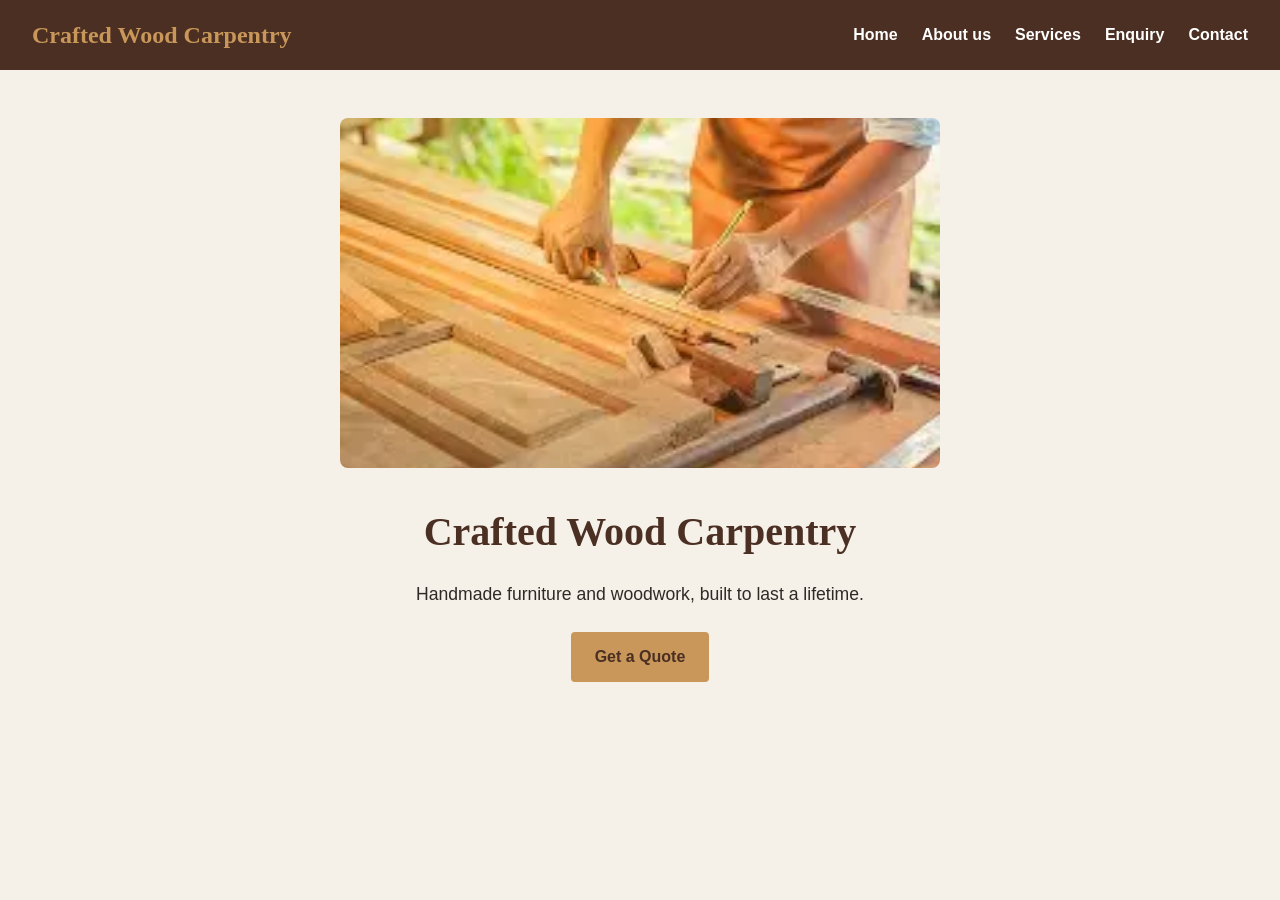
==== index.html @ ed996345 "Add files via upload" ====
<!DOCTYPE html>
<html lang="en">
<head>
    <link rel="stylesheet" href="style.css">
    <meta charset="UTF-8">
    <meta name="viewport" content="width=device-width, initial-scale=1.0">
    <title>Document</title>
</head>
<body>
  <header>
    <div class="logo">Crafted Wood Carpentry</div>
    <nav>
        <ul>
            <li><a href="index.html">Home</a></li>
            <li><a href="about.html">About us</a></li>
            <li><a href="services.html">Services</a></li>
            <li><a href="enquiry.html">Enquiry</a></li>
            <li><a href="contact.html">Contact</a></li>
        </ul>
    </nav>
  </header>  
  <section class="hero">
    <img src="images/hero.webp.webp" alt="Handcrafted wooden furniture piece">
    <h1>Crafted Wood Carpentry</h1>
    <p>Handmade furniture and woodwork, built to last a lifetime.</p>
    <a href="enquiry.html" class="cta-button">Get a Quote</a>
  </section>
</body>
</html>
---- style.css ----
:root {
  --color-dark: #4a2f22;
  --color-accent: #c9975a;
  --color-bg: #f5f0e8;
  --color-text: #2e2a26;
  --font-heading: Georgia, 'Times New Roman', serif;
  --font-body: Arial, Helvetica, sans-serif;
}

* {
  margin: 0;
  padding: 0;
  box-sizing: border-box;
}

body {
  font-family: var(--font-body);
  color: var(--color-text);
  background-color: var(--color-bg);
  line-height: 1.6;
}

h1, h2, h3 {
  font-family: var(--font-heading);
  color: var(--color-dark);
}
header {
  background-color: var(--color-dark);
  padding: 1rem 2rem;
  display: flex;
  justify-content: space-between;
  align-items: center;
  flex-wrap: wrap;
}

.logo {
  color: var(--color-accent);
  font-family: var(--font-heading);
  font-size: 1.5rem;
  font-weight: bold;
}

nav ul {
  list-style: none;
  display: flex;
  gap: 1.5rem;
}

nav a {
  color: #ffffff;
  text-decoration: none;
  font-weight: bold;
}

nav a:hover {
  color: var(--color-accent);
}
.hero {
  text-align: center;
  padding: 3rem 1.5rem;
}

.hero img {
  width: 100%;
  max-width: 600px;
  height: 350px;
  object-fit: cover;
  border-radius: 8px;
}

.hero h1 {
  font-size: 2.5rem;
  margin-top: 1.5rem;
}

.hero p {
  font-size: 1.1rem;
  margin: 1rem 0;
}

.cta-button {
  display: inline-block;
  background-color: var(--color-accent);
  color: var(--color-dark);
  padding: 0.75rem 1.5rem;
  border-radius: 4px;
  text-decoration: none;
  font-weight: bold;
  margin-top: 0.5rem;
}

.cta-button:hover {
  background-color: var(--color-dark);
  color: #ffffff;
}
.about-content,
.services-content,
.enquiry-content,
.contact-content {
  max-width: 800px;
  margin: 0 auto;
  padding: 3rem 1.5rem;
}

.about-content h1,
.services-content h1,
.enquiry-content h1,
.contact-content h1 {
  margin-bottom: 1rem;
}

.about-content h2,
.services-content h2,
.contact-content h2 {
  margin-top: 2rem;
  margin-bottom: 0.5rem;
}

.service-item {
  background-color: #ffffff;
  border-left: 4px solid var(--color-accent);
  padding: 1rem 1.5rem;
  margin-bottom: 1.5rem;
  border-radius: 4px;
}
form {
  display: flex;
  flex-direction: column;
  max-width: 500px;
  margin-top: 1.5rem;
}

label {
  font-weight: bold;
  margin-top: 1rem;
  margin-bottom: 0.3rem;
}

input,
textarea,
select {
  padding: 0.6rem;
  border: 1px solid #ccc;
  border-radius: 4px;
  font-family: var(--font-body);
  font-size: 1rem;
}

input:focus,
textarea:focus,
select:focus {
  outline: none;
  border-color: var(--color-accent);
}

button[type="submit"] {
  margin-top: 1.5rem;
  background-color: var(--color-dark);
  color: #ffffff;
  border: none;
  padding: 0.8rem;
  border-radius: 4px;
  font-weight: bold;
  cursor: pointer;
}

button[type="submit"]:hover {
  background-color: var(--color-accent);
  color: var(--color-dark);
}
/* Tablet: 768px and below */
@media (max-width: 768px) {
  header {
    flex-direction: column;
    align-items: flex-start;
  }

  nav ul {
    flex-wrap: wrap;
    gap: 1rem;
    margin-top: 1rem;
  }

  .hero h1 {
    font-size: 2rem;
  }

  .about-content,
  .services-content,
  .enquiry-content,
  .contact-content {
    padding: 2rem 1rem;
  }
}

/* Mobile: 480px and below */
@media (max-width: 480px) {
  .logo {
    font-size: 1.2rem;
  }

  nav ul {
    flex-direction: column;
    gap: 0.5rem;
  }

  .hero img {
    height: 220px;
  }

  .hero h1 {
    font-size: 1.6rem;
  }

  form {
    max-width: 100%;
  }
}
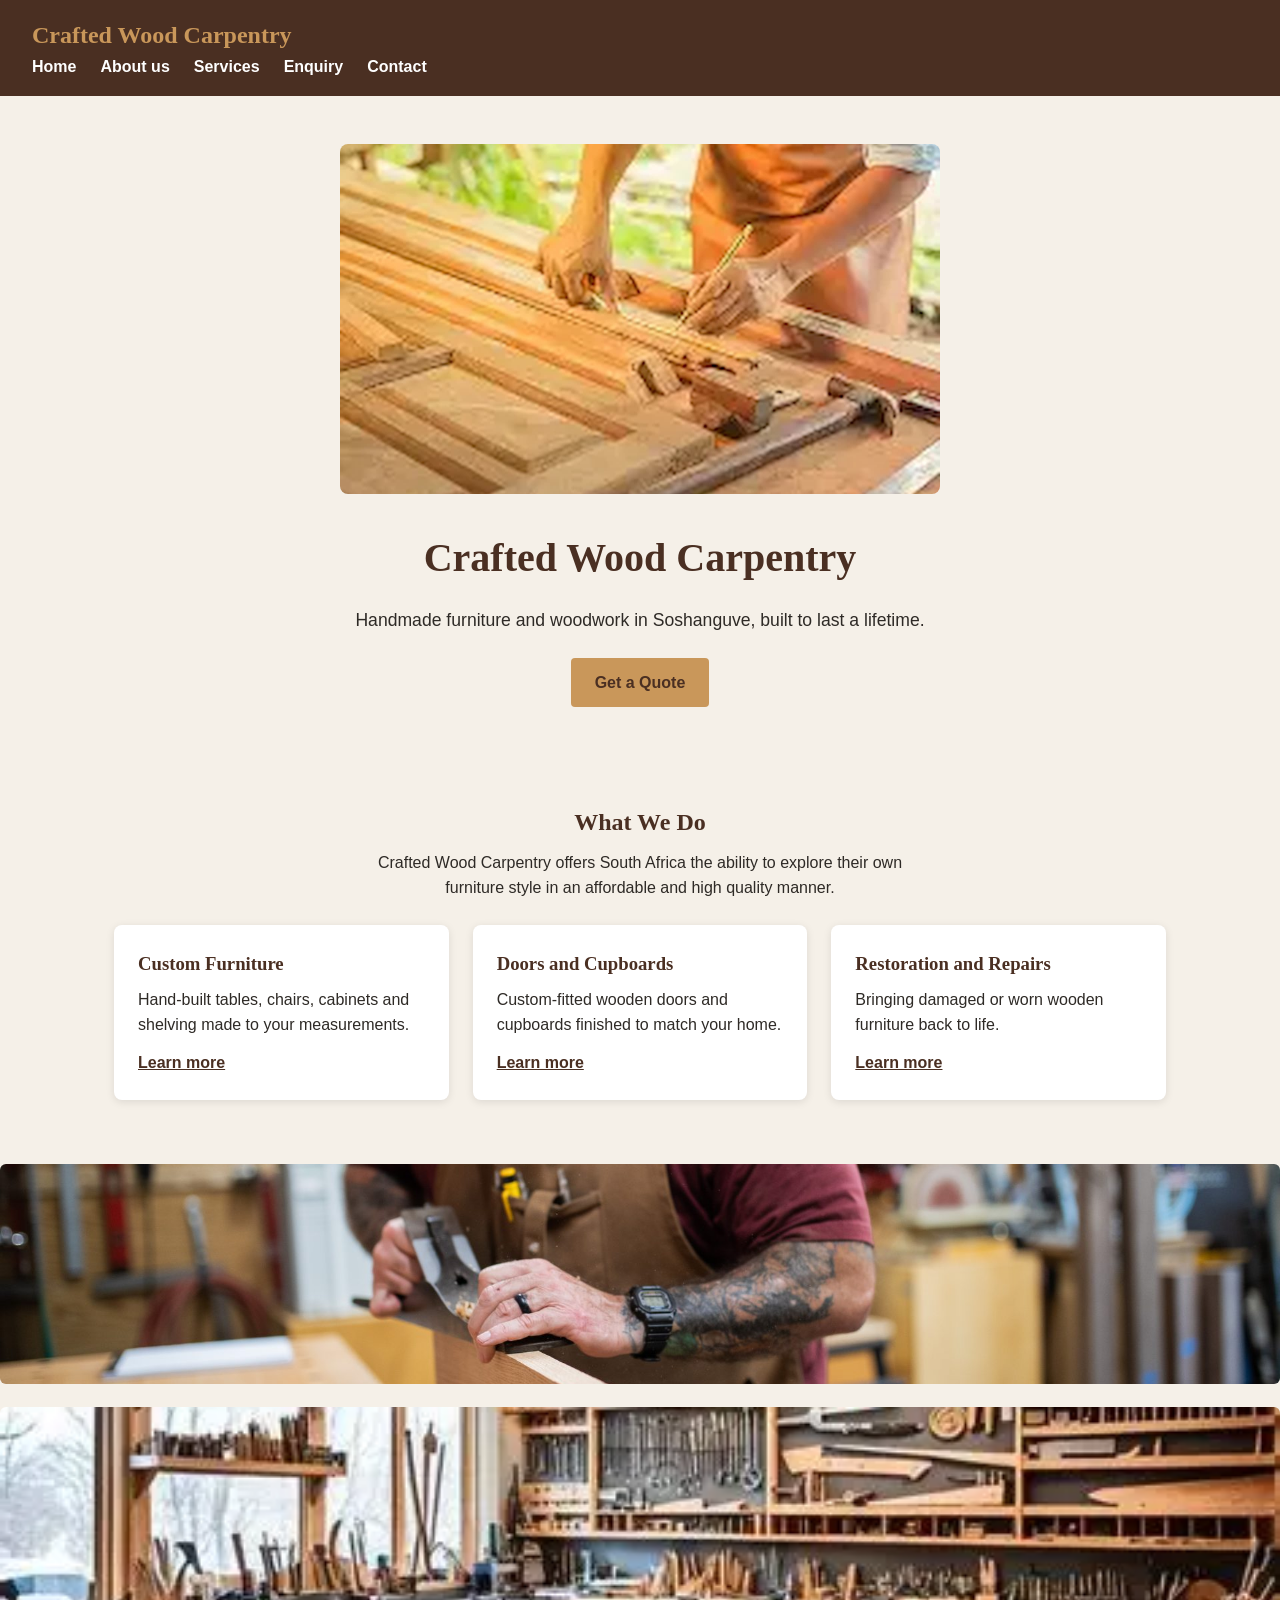
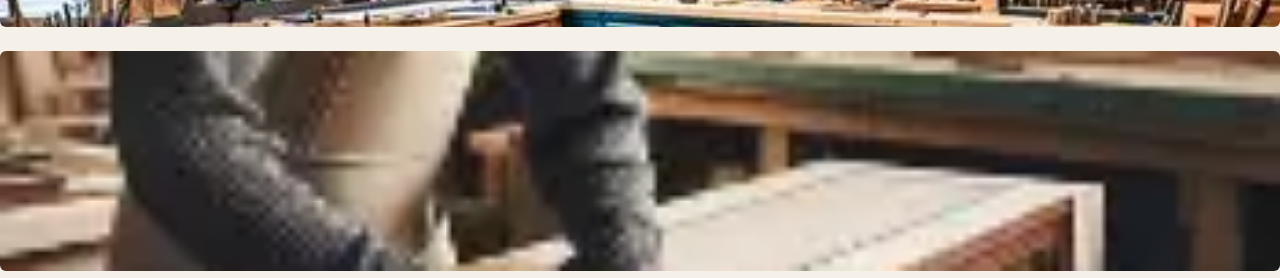
==== commit 285c4193: "Add home page What We Do cards, Image gallery and lightbox" ====
--- a/index.html
+++ b/index.html
@@ -4,11 +4,14 @@
     <link rel="stylesheet" href="style.css">
     <meta charset="UTF-8">
     <meta name="viewport" content="width=device-width, initial-scale=1.0">
-    <title>Document</title>
+   <title>Custom Wooden Furniture Soshanguve | Crafted Wood Carpentry</title>
+<meta name="description" content="Crafted Wood Carpentry makes handmade, custom wooden furniture in Soshanguve. Affordable, made-to-order pieces for homes across Pretoria and Gauteng.">
+<meta name="keywords" content="wooden furniture Soshanguve, custom wooden furniture Soshanguve, handmade wooden furniture South Africa, affordable wooden furniture Pretoria, Crafted Wood Carpentry">
 </head>
 <body>
   <header>
     <div class="logo">Crafted Wood Carpentry</div>
+    <button class="nav-toggle" aria-label="Toggle navigation" aria-expanded="false">☰</button>
     <nav>
         <ul>
             <li><a href="index.html">Home</a></li>
@@ -20,10 +23,48 @@
     </nav>
   </header>  
   <section class="hero">
-    <img src="images/hero.webp.webp" alt="Handcrafted wooden furniture piece">
+    <img src="images/hero-1600.jpg"
+     srcset="images/hero-800.jpg 800w,
+             images/hero-1600.jpg 1600w"
+     sizes="100vw"
+     alt="Hand Crafted Wooden Furniture Piece"
+     width="1600" height="900">
     <h1>Crafted Wood Carpentry</h1>
-    <p>Handmade furniture and woodwork, built to last a lifetime.</p>
+    <p>Handmade furniture and woodwork in Soshanguve, built to last a lifetime.</p>
     <a href="enquiry.html" class="cta-button">Get a Quote</a>
   </section>
+  <section class="what-we-do">
+ <h2>What We Do</h2>
+<p class="section-intro">Crafted Wood Carpentry offers South Africa the ability to explore their own furniture style in an affordable and high quality manner.</p>
+  <div id="featured-services" class="card-grid"></div>
+</section>
+  <section class="featured-work">
+  <div class="gallery">
+    <figure class="index-item">
+      <img src="images/Crafted-Wood-Capentry-Workshop-About-Us.webp.jpg"
+           alt="Work Station"
+           width="400" height="300" loading="lazy">
+    </figure>
+  </div>
+</section>
+<section class="featured-work">
+  <div class="gallery">
+    <figure class="index-item">
+      <img src="images/Crafted-Wood-Capentry-Workshop-Services-Home.webp.webp"
+           alt="Inside Workshop Image"
+           width="400" height="300" loading="lazy">
+    </figure>
+  </div>
+</section>
+<section class="featured-work">
+  <div class="gallery">
+    <figure class="index-item">
+      <img src="images/Crafted-Wood-Capentry-Workshop-Services-Home-(2).webp.webp"
+           alt="Inside Workshop Image"
+           width="400" height="300" loading="lazy">
+    </figure>
+  </div>
+</section>
+<script src="index.js" defer></script>
 </body>
 </html>
--- a/style.css
+++ b/style.css
@@ -216,3 +216,262 @@
     max-width: 100%;
   }
 }
+.gallery {
+  display: grid;
+  grid-template-columns: repeat(auto-fit, minmax(220px, 1fr));
+  gap: 1rem;
+  margin-top: 1rem;
+}
+
+.gallery-item img {
+  width: 100%;
+  height: auto;
+  object-fit: cover;
+  border-radius: 6px;
+}
+
+.featured-work h2 {
+  text-align: center;
+}
+.featured-work .index-item img {
+  width: 100%;
+  height: 220px;
+  object-fit: cover;
+  border-radius: 6px;
+}
+.nav-toggle {
+  display: none;
+  background: none;
+  border: none;
+  color: inherit;
+  font-size: 1.8rem;
+  cursor: pointer;
+}
+.nav-toggle {
+  display: none;
+  background: none;
+  border: none;
+  color: inherit;
+  font-size: 1.8rem;
+  cursor: pointer;
+}
+
+@media (max-width: 768px) {
+  .nav-toggle { display: block; }
+  nav { display: none; width: 100%; }
+  nav.open { display: block; }
+}
+@media (max-width: 768px) {
+  header {
+    flex-wrap: wrap;
+    justify-content: space-between;
+    align-items: center;
+  }
+
+  nav ul {
+    flex-direction: column;
+    gap: 0.75rem;
+    padding: 0.5rem 0;
+  }
+}
+header {
+  flex-direction: row;
+  flex-wrap: wrap;
+  justify-content: space-between;
+  align-items: center;
+  text-align: left;
+}
+
+nav {
+  flex-basis: 100%;
+}
+.index-item img {
+  cursor: zoom-in;
+}
+
+.lightbox {
+  display: none;
+  position: fixed;
+  inset: 0;
+  background: rgba(0, 0, 0, 0.85);
+  justify-content: center;
+  align-items: center;
+  z-index: 1000;
+}
+
+.lightbox.open {
+  display: flex;
+}
+
+.lightbox-img {
+  max-width: 90%;
+  max-height: 85vh;
+  border-radius: 6px;
+}
+
+.lightbox-close {
+  position: absolute;
+  top: 1rem;
+  right: 1.5rem;
+  background: none;
+  border: none;
+  color: #fff;
+  font-size: 2.5rem;
+  cursor: pointer;
+}
+.about-image img,
+.service-image img {
+  cursor: zoom-in;
+}
+.accordion-toggle {
+  width: 100%;
+  display: flex;
+  justify-content: space-between;
+  align-items: center;
+  background: none;
+  border: none;
+  font: inherit;
+  color: inherit;
+  text-align: left;
+  cursor: pointer;
+  padding: 0;
+}
+
+.accordion-toggle::after { content: '+'; font-size: 1.5rem; }
+.accordion-toggle[aria-expanded="true"]::after { content: '−'; }
+
+.accordion-panel { display: none; margin-top: 1rem; }
+.accordion-panel.open { display: block; }
+
+.service-item .gallery-item img {
+  width: 100%;
+  height: auto;
+  aspect-ratio: 16 / 9;
+  object-fit: cover;
+}
+.service-item h2 {
+  margin: 0;
+}
+
+.accordion-toggle {
+  padding: 0.5rem 0;
+}
+
+.accordion-toggle:hover {
+  color: var(--color-accent);
+}
+
+.accordion-toggle:focus-visible {
+  outline: 2px solid var(--color-accent);
+  outline-offset: 4px;
+}
+[hidden] { display: none !important; }
+
+#service-search {
+  width: 100%;
+  max-width: 400px;
+  padding: 0.6rem;
+  margin: 0.5rem 0 1.5rem;
+}
+.what-we-do {
+  max-width: 1100px;
+  margin: 0 auto;
+  padding: 3rem 1.5rem;
+}
+
+.what-we-do h2 { text-align: center; }
+
+.card-grid {
+  display: grid;
+  grid-template-columns: repeat(auto-fit, minmax(240px, 1fr));
+  gap: 1.5rem;
+  margin-top: 1.5rem;
+}
+
+.service-card {
+  background: #fff;
+  padding: 1.5rem;
+  border-radius: 8px;
+  box-shadow: 0 2px 8px rgba(0, 0, 0, 0.1);
+  transition: transform 0.2s;
+}
+
+.service-card:hover { transform: translateY(-4px); }
+.section-intro {
+  max-width: 65ch;
+  margin: 0.5rem auto 0;
+  text-align: center;
+}
+
+.service-card h3 {
+  color: var(--color-dark);
+  margin-bottom: 0.5rem;
+}
+
+.service-card p {
+  color: var(--color-text);
+}
+
+.service-card a {
+  display: inline-block;
+  margin-top: 0.75rem;
+  color: var(--color-dark);
+  font-weight: bold;
+}
+
+.service-card a:hover,
+.service-card a:focus-visible {
+  color: var(--color-accent);
+  text-decoration: underline;
+}
+#map {
+  height: 400px;
+  width: 100%;
+  border-radius: 8px;
+  margin: 1.5rem 0;
+}
+.error-message {
+  display: block;
+  color: #b00020;
+  font-size: 0.9rem;
+  min-height: 1.2em;
+  margin-top: 0.25rem;
+}
+
+input.invalid, select.invalid, textarea.invalid {
+  border-color: #b00020;
+}
+#form-status { margin-top: 1rem; border-radius: 6px; }
+#form-status:empty { display: none; }
+#form-status.success { background: #e6f4ea; color: #1e5e2f; padding: 0.75rem 1rem; }
+#form-status.error { background: #fdecea; color: #b00020; padding: 0.75rem 1rem; }
+fieldset { border: none; margin: 1rem 0 0.25rem; padding: 0; }
+legend { font-weight: bold; margin-bottom: 0.5rem; }
+
+.radio-group label,
+.checkbox-row label {
+  display: inline-block;
+  margin-right: 1.25rem;
+  font-weight: normal;
+}
+
+.radio-group input,
+.checkbox-row input {
+  width: auto;
+  margin-right: 0.4rem;
+}
+
+#enquiry-response {
+  margin-top: 1.5rem;
+  padding: 1.5rem;
+  background: #fff;
+  border-left: 4px solid var(--color-accent);
+  border-radius: 6px;
+  box-shadow: 0 2px 8px rgba(0, 0, 0, 0.1);
+}
+
+#enquiry-response ul { margin: 0.75rem 0 1rem 1.25rem; }
+img {
+  max-width: 100%;
+  height: auto;
+}
